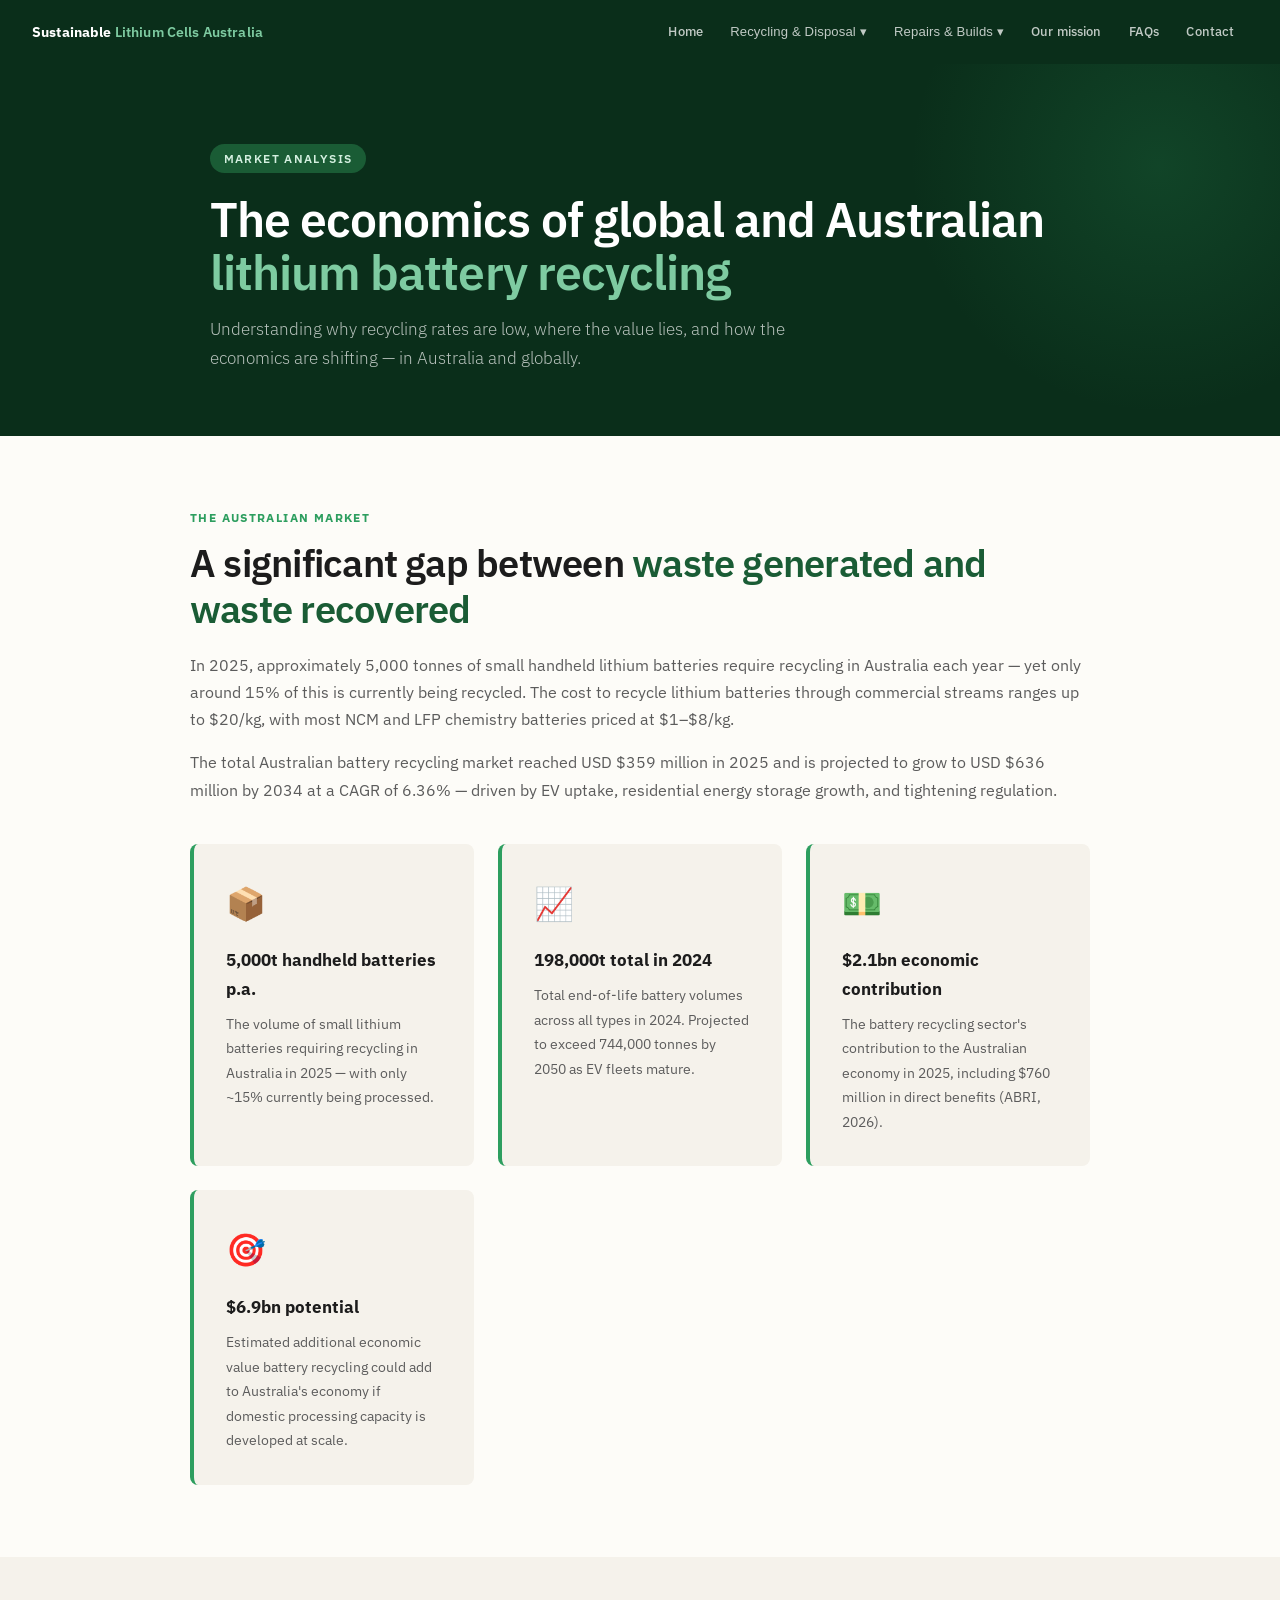
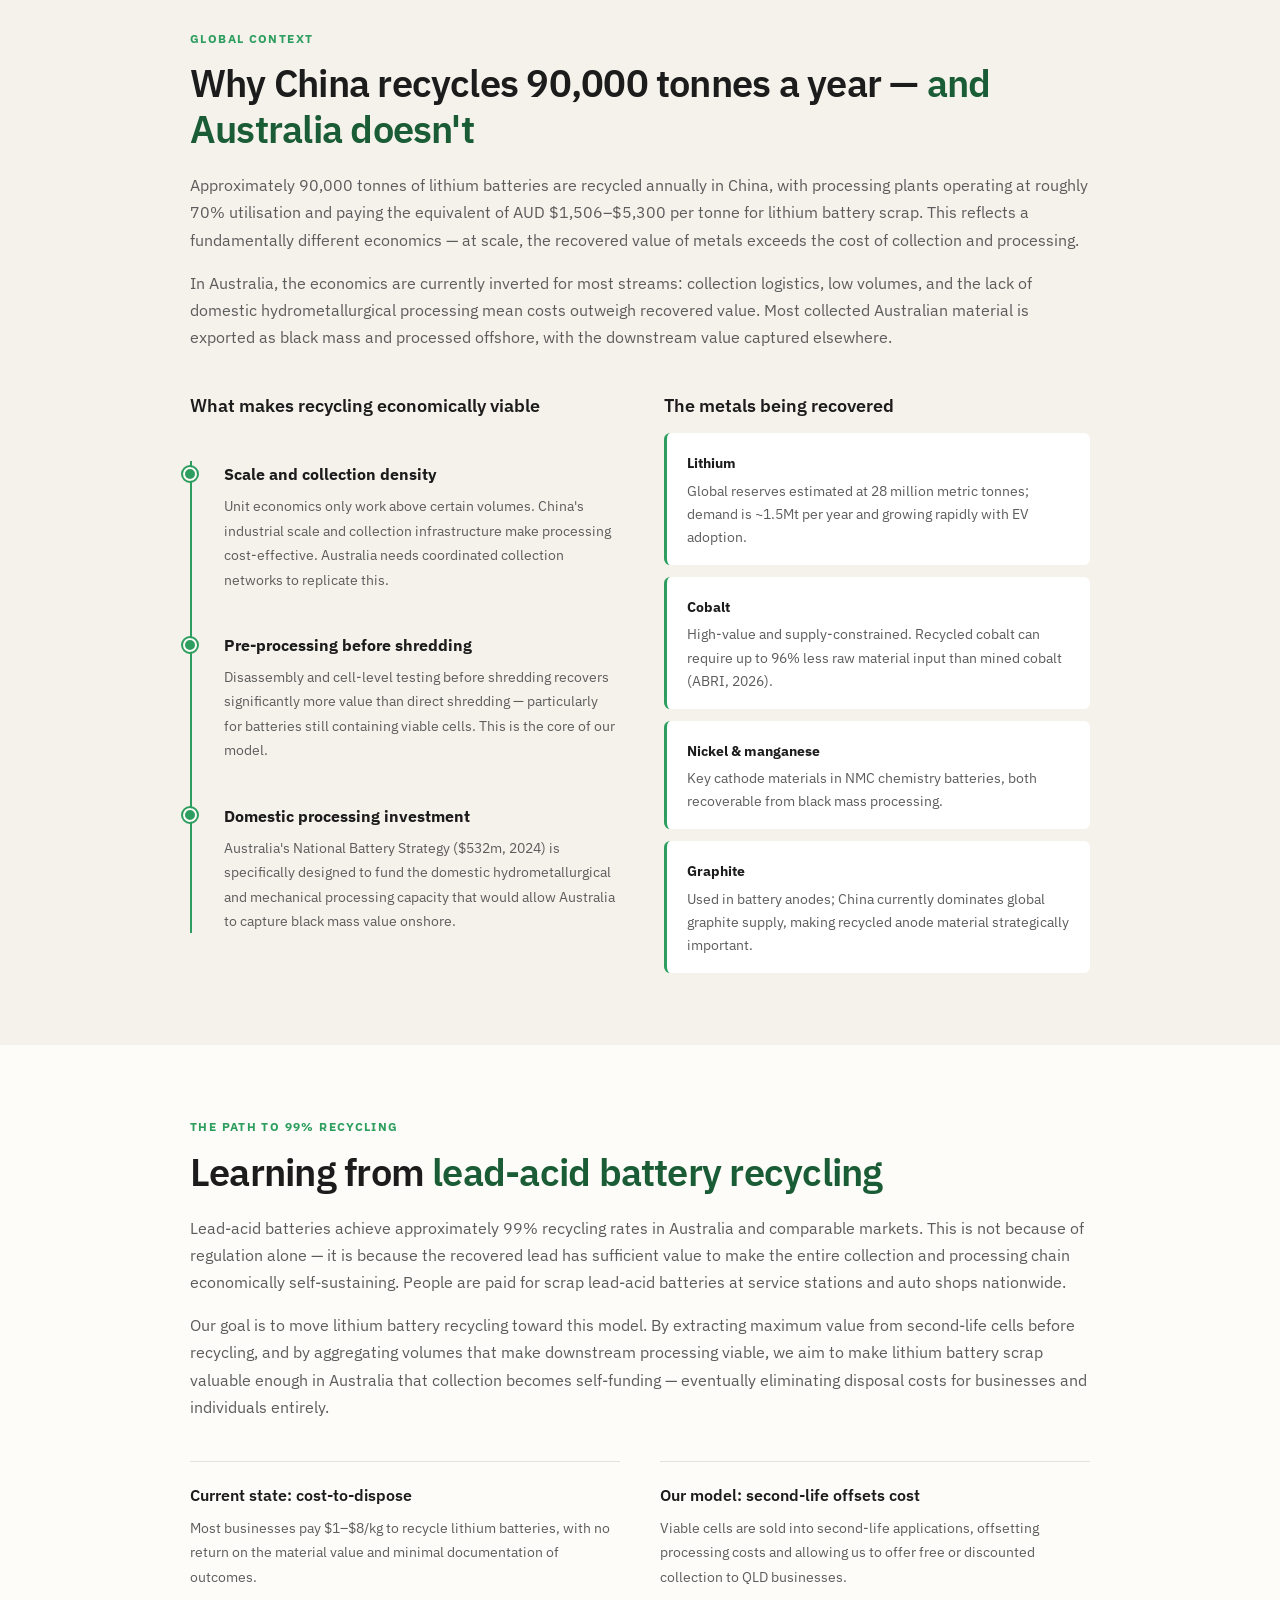
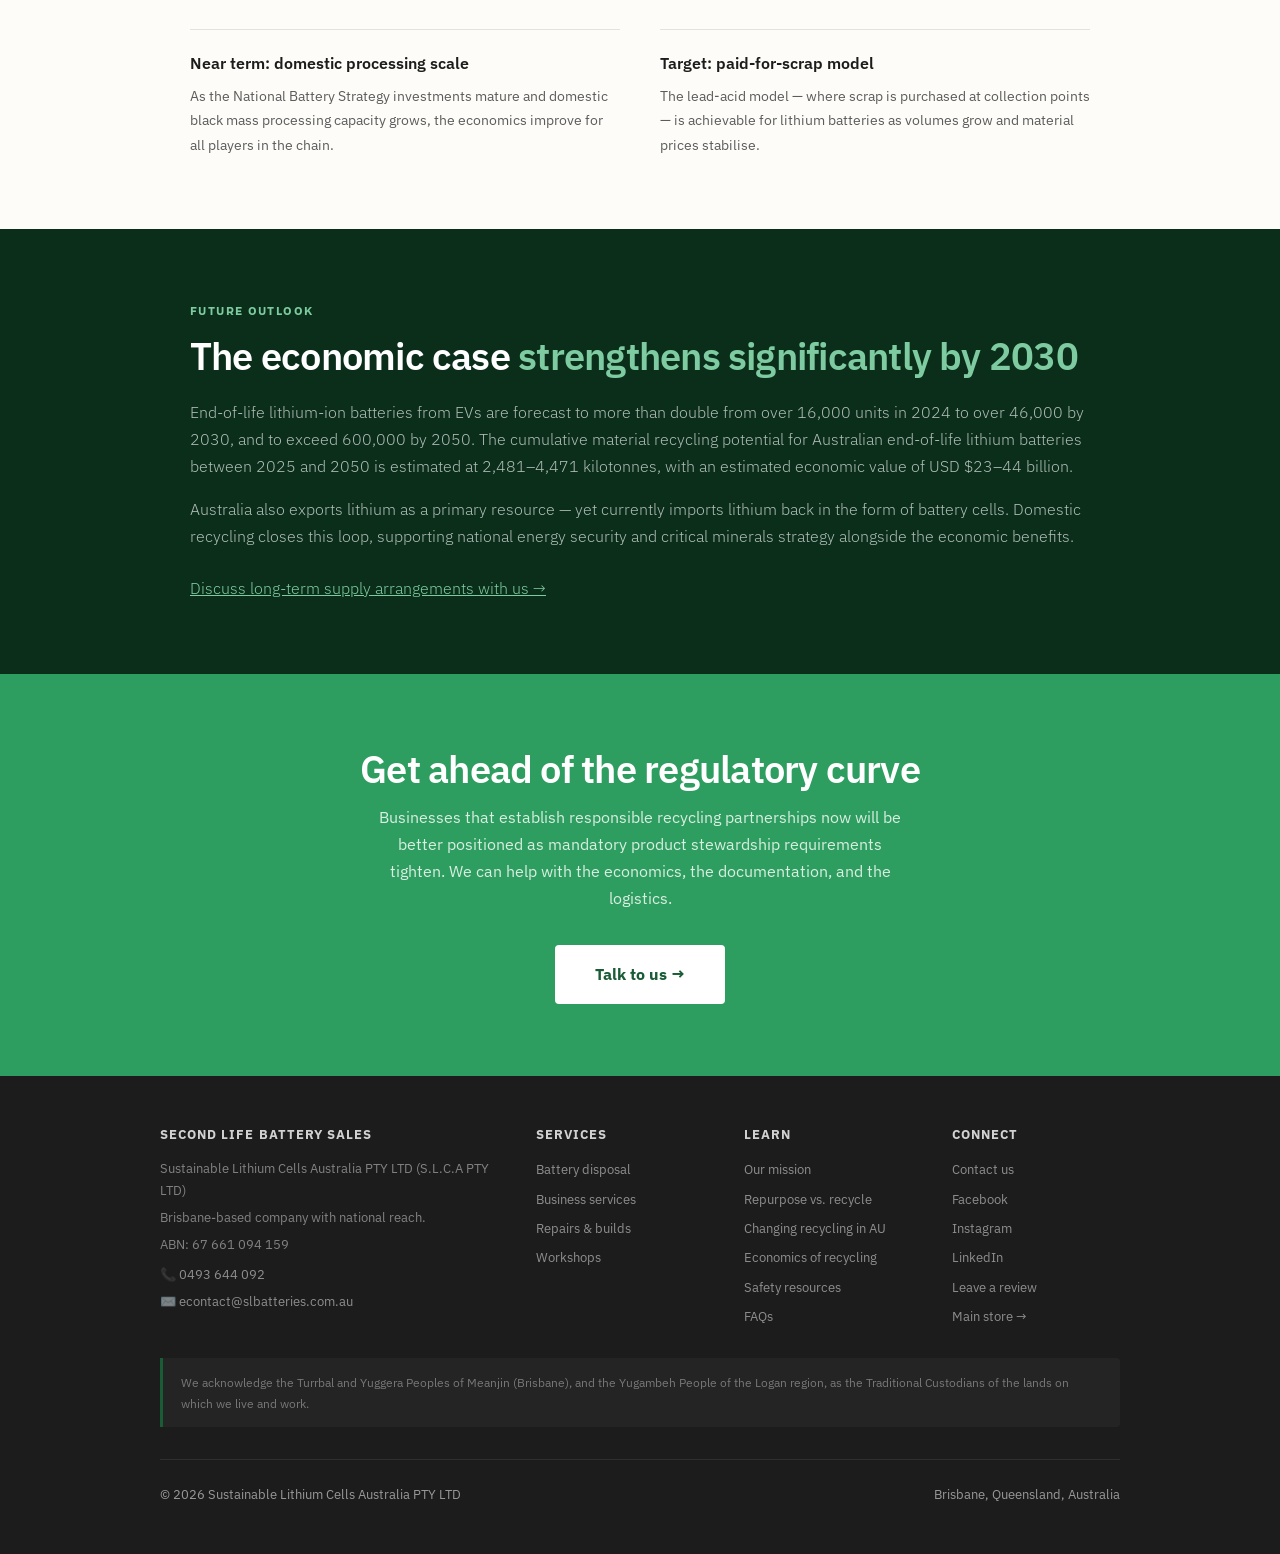
==== economics.html @ c6497ef3 "first commit" ====
<!DOCTYPE html>
<html lang="en">
<head>
<meta charset="UTF-8">
<meta name="viewport" content="width=device-width, initial-scale=1.0">
<title>Economics of Battery Recycling — Sustainable Lithium Cells Australia</title>
<link rel="preconnect" href="https://fonts.googleapis.com">
<link href="https://fonts.googleapis.com/css2?family=IBM+Plex+Sans:ital,wght@0,300;0,400;0,500;0,600;0,700;1,400&display=swap" rel="stylesheet">
<link rel="stylesheet" href="style.css">
</head>
<body>
<nav id="site-nav"></nav>

<div class="page-hero">
  <div class="page-hero-inner">
    <span class="eyebrow">Market analysis</span>
    <h1>The economics of global and Australian <em>lithium battery recycling</em></h1>
    <p>Understanding why recycling rates are low, where the value lies, and how the economics are shifting — in Australia and globally.</p>
  </div>
</div>

<section>
  <div class="section-inner">
    <span class="section-tag">The Australian market</span>
    <h2>A significant gap between <em>waste generated and waste recovered</em></h2>
    <p>In 2025, approximately 5,000 tonnes of small handheld lithium batteries require recycling in Australia each year — yet only around 15% of this is currently being recycled. The cost to recycle lithium batteries through commercial streams ranges up to $20/kg, with most NCM and LFP chemistry batteries priced at $1–$8/kg.</p>
    <p>The total Australian battery recycling market reached USD $359 million in 2025 and is projected to grow to USD $636 million by 2034 at a CAGR of 6.36% — driven by EV uptake, residential energy storage growth, and tightening regulation.</p>

    <div class="card-grid" style="margin-top:2.5rem">
      <div class="card">
        <span class="card-icon">📦</span>
        <h3>5,000t handheld batteries p.a.</h3>
        <p>The volume of small lithium batteries requiring recycling in Australia in 2025 — with only ~15% currently being processed.</p>
      </div>
      <div class="card">
        <span class="card-icon">📈</span>
        <h3>198,000t total in 2024</h3>
        <p>Total end-of-life battery volumes across all types in 2024. Projected to exceed 744,000 tonnes by 2050 as EV fleets mature.</p>
      </div>
      <div class="card">
        <span class="card-icon">💵</span>
        <h3>$2.1bn economic contribution</h3>
        <p>The battery recycling sector's contribution to the Australian economy in 2025, including $760 million in direct benefits (ABRI, 2026).</p>
      </div>
      <div class="card">
        <span class="card-icon">🎯</span>
        <h3>$6.9bn potential</h3>
        <p>Estimated additional economic value battery recycling could add to Australia's economy if domestic processing capacity is developed at scale.</p>
      </div>
    </div>
  </div>
</section>

<section class="cream-section">
  <div class="section-inner">
    <span class="section-tag">Global context</span>
    <h2>Why China recycles 90,000 tonnes a year — <em>and Australia doesn't</em></h2>
    <p>Approximately 90,000 tonnes of lithium batteries are recycled annually in China, with processing plants operating at roughly 70% utilisation and paying the equivalent of AUD $1,506–$5,300 per tonne for lithium battery scrap. This reflects a fundamentally different economics — at scale, the recovered value of metals exceeds the cost of collection and processing.</p>
    <p>In Australia, the economics are currently inverted for most streams: collection logistics, low volumes, and the lack of domestic hydrometallurgical processing mean costs outweigh recovered value. Most collected Australian material is exported as black mass and processed offshore, with the downstream value captured elsewhere.</p>

    <div class="two-col" style="margin-top:2.5rem">
      <div>
        <h3 style="font-family:var(--font-display);font-size:1.1rem;font-weight:600;margin-bottom:0.75rem;color:var(--charcoal)">What makes recycling economically viable</h3>
        <div class="timeline" style="border-left-color:var(--green-bright)">
          <div class="timeline-step on-white">
            <h4>Scale and collection density</h4>
            <p>Unit economics only work above certain volumes. China's industrial scale and collection infrastructure make processing cost-effective. Australia needs coordinated collection networks to replicate this.</p>
          </div>
          <div class="timeline-step on-white">
            <h4>Pre-processing before shredding</h4>
            <p>Disassembly and cell-level testing before shredding recovers significantly more value than direct shredding — particularly for batteries still containing viable cells. This is the core of our model.</p>
          </div>
          <div class="timeline-step on-white">
            <h4>Domestic processing investment</h4>
            <p>Australia's National Battery Strategy ($532m, 2024) is specifically designed to fund the domestic hydrometallurgical and mechanical processing capacity that would allow Australia to capture black mass value onshore.</p>
          </div>
        </div>
      </div>
      <div>
        <h3 style="font-family:var(--font-display);font-size:1.1rem;font-weight:600;margin-bottom:0.75rem;color:var(--charcoal)">The metals being recovered</h3>
        <div style="display:flex;flex-direction:column;gap:0.75rem;margin-top:0.25rem">
          <div style="background:white;border-radius:0.4rem;padding:1rem 1.25rem;border-left:3px solid var(--green-bright)">
            <strong style="color:var(--charcoal);font-size:0.9rem">Lithium</strong>
            <p style="font-size:0.85rem;margin:0.2rem 0 0">Global reserves estimated at 28 million metric tonnes; demand is ~1.5Mt per year and growing rapidly with EV adoption.</p>
          </div>
          <div style="background:white;border-radius:0.4rem;padding:1rem 1.25rem;border-left:3px solid var(--green-bright)">
            <strong style="color:var(--charcoal);font-size:0.9rem">Cobalt</strong>
            <p style="font-size:0.85rem;margin:0.2rem 0 0">High-value and supply-constrained. Recycled cobalt can require up to 96% less raw material input than mined cobalt (ABRI, 2026).</p>
          </div>
          <div style="background:white;border-radius:0.4rem;padding:1rem 1.25rem;border-left:3px solid var(--green-bright)">
            <strong style="color:var(--charcoal);font-size:0.9rem">Nickel &amp; manganese</strong>
            <p style="font-size:0.85rem;margin:0.2rem 0 0">Key cathode materials in NMC chemistry batteries, both recoverable from black mass processing.</p>
          </div>
          <div style="background:white;border-radius:0.4rem;padding:1rem 1.25rem;border-left:3px solid var(--green-bright)">
            <strong style="color:var(--charcoal);font-size:0.9rem">Graphite</strong>
            <p style="font-size:0.85rem;margin:0.2rem 0 0">Used in battery anodes; China currently dominates global graphite supply, making recycled anode material strategically important.</p>
          </div>
        </div>
      </div>
    </div>
  </div>
</section>

<section>
  <div class="section-inner">
    <span class="section-tag">The path to 99% recycling</span>
    <h2>Learning from <em>lead-acid battery recycling</em></h2>
    <p>Lead-acid batteries achieve approximately 99% recycling rates in Australia and comparable markets. This is not because of regulation alone — it is because the recovered lead has sufficient value to make the entire collection and processing chain economically self-sustaining. People are paid for scrap lead-acid batteries at service stations and auto shops nationwide.</p>
    <p>Our goal is to move lithium battery recycling toward this model. By extracting maximum value from second-life cells before recycling, and by aggregating volumes that make downstream processing viable, we aim to make lithium battery scrap valuable enough in Australia that collection becomes self-funding — eventually eliminating disposal costs for businesses and individuals entirely.</p>

    <div class="dark-grid" style="margin-top:2.5rem">
      <div style="border-top:1px solid rgba(0,0,0,0.1);padding-top:1.25rem">
        <h4 style="font-family:var(--font-display);font-weight:600;color:var(--charcoal);margin-bottom:0.4rem">Current state: cost-to-dispose</h4>
        <p style="font-size:0.9rem">Most businesses pay $1–$8/kg to recycle lithium batteries, with no return on the material value and minimal documentation of outcomes.</p>
      </div>
      <div style="border-top:1px solid rgba(0,0,0,0.1);padding-top:1.25rem">
        <h4 style="font-family:var(--font-display);font-weight:600;color:var(--charcoal);margin-bottom:0.4rem">Our model: second-life offsets cost</h4>
        <p style="font-size:0.9rem">Viable cells are sold into second-life applications, offsetting processing costs and allowing us to offer free or discounted collection to QLD businesses.</p>
      </div>
      <div style="border-top:1px solid rgba(0,0,0,0.1);padding-top:1.25rem">
        <h4 style="font-family:var(--font-display);font-weight:600;color:var(--charcoal);margin-bottom:0.4rem">Near term: domestic processing scale</h4>
        <p style="font-size:0.9rem">As the National Battery Strategy investments mature and domestic black mass processing capacity grows, the economics improve for all players in the chain.</p>
      </div>
      <div style="border-top:1px solid rgba(0,0,0,0.1);padding-top:1.25rem">
        <h4 style="font-family:var(--font-display);font-weight:600;color:var(--charcoal);margin-bottom:0.4rem">Target: paid-for-scrap model</h4>
        <p style="font-size:0.9rem">The lead-acid model — where scrap is purchased at collection points — is achievable for lithium batteries as volumes grow and material prices stabilise.</p>
      </div>
    </div>
  </div>
</section>

<section class="dark-section">
  <div class="section-inner">
    <span class="section-tag">Future outlook</span>
    <h2>The economic case <em>strengthens significantly by 2030</em></h2>
    <p>End-of-life lithium-ion batteries from EVs are forecast to more than double from over 16,000 units in 2024 to over 46,000 by 2030, and to exceed 600,000 by 2050. The cumulative material recycling potential for Australian end-of-life lithium batteries between 2025 and 2050 is estimated at 2,481–4,471 kilotonnes, with an estimated economic value of USD $23–44 billion.</p>
    <p style="margin-top:1rem">Australia also exports lithium as a primary resource — yet currently imports lithium back in the form of battery cells. Domestic recycling closes this loop, supporting national energy security and critical minerals strategy alongside the economic benefits.</p>
    <p style="margin-top:1.5rem"><a href="contact.html" style="color:var(--green-light)">Discuss long-term supply arrangements with us →</a></p>
  </div>
</section>

<section class="cta-banner">
  <h2>Get ahead of the regulatory curve</h2>
  <p>Businesses that establish responsible recycling partnerships now will be better positioned as mandatory product stewardship requirements tighten. We can help with the economics, the documentation, and the logistics.</p>
  <a class="cta-btn" href="contact.html">Talk to us →</a>
</section>

<footer id="site-footer"></footer>
<script src="shared.js"></script>
</body>
</html>
---- style.css ----
*, *::before, *::after { box-sizing: border-box; margin: 0; padding: 0; }

:root {
  --green-deep: #0a2e1a;
  --green-mid: #1a5c35;
  --green-bright: #2d9e5f;
  --green-light: #7ecba1;
  --green-pale: #d4f0e0;
  --cream: #f5f2eb;
  --warm-white: #fdfcf8;
  --charcoal: #1c1c1c;
  --mid-gray: #5c5c5c;
  --font-display: 'IBM Plex Sans', sans-serif;
  --font-body: 'IBM Plex Sans', sans-serif;
}

html { scroll-behavior: smooth; }

body {
  font-family: var(--font-body);
  background: var(--warm-white);
  color: var(--charcoal);
  font-size: 16px;
  line-height: 1.7;
}

/* ─── NAV ─────────────────────────────────── */
nav {
  position: sticky; top: 0; z-index: 100;
  background: var(--green-deep);
  padding: 0 2rem;
  display: flex; align-items: center; justify-content: space-between;
  height: 64px;
}
.nav-logo {
  font-family: var(--font-display); font-weight: 600; font-size: 0.9rem;
  color: var(--green-light); letter-spacing: 0.01em; text-decoration: none; white-space: nowrap;
}
.nav-logo span { color: #fff; font-weight: 700; }
.nav-links { list-style: none; display: flex; gap: 0; flex-wrap: nowrap; }
.nav-links li { position: relative; }
.nav-links > li > a, .nav-links > li > button {
  display: block; padding: 0 0.85rem; height: 64px; line-height: 64px;
  text-decoration: none; color: rgba(255,255,255,0.75);
  font-size: 0.82rem; font-weight: 500; letter-spacing: 0.01em;
  background: none; border: none; cursor: pointer;
  transition: color 0.2s, background 0.2s; white-space: nowrap;
}
.nav-links > li > a:hover, .nav-links > li > button:hover,
.nav-links > li > a.active { color: var(--green-light); background: rgba(255,255,255,0.04); }
.nav-links > li > a.active { border-bottom: 2px solid var(--green-bright); }

/* Dropdown */
.has-dropdown { position: relative; }
.dropdown {
  display: none; position: absolute; top: 64px; left: 0;
  background: var(--green-deep); border-top: 2px solid var(--green-bright);
  min-width: 220px; z-index: 200;
  box-shadow: 0 8px 24px rgba(0,0,0,0.35);
}
.has-dropdown:hover .dropdown, .has-dropdown:focus-within .dropdown { display: block; }
.dropdown a {
  display: block; padding: 0.65rem 1.1rem;
  color: rgba(255,255,255,0.7); text-decoration: none;
  font-size: 0.82rem; transition: background 0.15s, color 0.15s;
}
.dropdown a:hover { background: rgba(255,255,255,0.07); color: var(--green-light); }

/* ─── PAGE HERO ──────────────────────────── */
.page-hero {
  background: var(--green-deep); color: white;
  padding: 5rem 2rem 4rem; position: relative; overflow: hidden;
}
.page-hero::before {
  content: ''; position: absolute; top: -40%; right: -10%;
  width: 500px; height: 500px;
  background: radial-gradient(circle, rgba(45,158,95,0.2) 0%, transparent 70%);
  pointer-events: none;
}
.page-hero-inner { max-width: 860px; margin: 0 auto; position: relative; }
.eyebrow {
  display: inline-block; background: var(--green-mid); color: var(--green-pale);
  font-size: 0.72rem; font-weight: 600; letter-spacing: 0.12em; text-transform: uppercase;
  padding: 0.3rem 0.85rem; border-radius: 2rem; margin-bottom: 1.25rem;
}
.page-hero h1 {
  font-family: var(--font-display); font-size: clamp(2rem, 4vw, 3rem); font-weight: 600;
  line-height: 1.1; letter-spacing: -0.02em; margin-bottom: 1rem;
}
.page-hero h1 em { font-style: normal; color: var(--green-light); }
.page-hero p { font-size: 1.05rem; color: rgba(255,255,255,0.7); max-width: 580px; font-weight: 300; }

/* ─── HERO (home only) ────────────────────── */
.hero {
  background: var(--green-deep); color: white;
  padding: 7rem 2rem 5rem; position: relative; overflow: hidden;
}
.hero::before {
  content: ''; position: absolute; top: -40%; right: -10%;
  width: 600px; height: 600px;
  background: radial-gradient(circle, rgba(45,158,95,0.25) 0%, transparent 70%);
  pointer-events: none;
}
.hero-inner { max-width: 860px; margin: 0 auto; position: relative; }
.hero h1 {
  font-family: var(--font-display); font-size: clamp(2.4rem, 5vw, 3.8rem); font-weight: 600;
  line-height: 1.1; letter-spacing: -0.02em; margin-bottom: 1.5rem; max-width: 700px;
}
.hero h1 em { font-style: normal; color: var(--green-light); }
.hero p { font-size: 1.15rem; color: rgba(255,255,255,0.72); max-width: 580px; margin-bottom: 2.5rem; font-weight: 300; }
.hero-actions { display: flex; gap: 1rem; flex-wrap: wrap; }

/* ─── BUTTONS ─────────────────────────────── */
.btn-primary {
  background: var(--green-bright); color: white; text-decoration: none;
  padding: 0.85rem 2rem; border-radius: 0.25rem; font-weight: 600; font-size: 0.95rem;
  transition: background 0.2s, transform 0.15s; display: inline-block;
}
.btn-primary:hover { background: #269655; transform: translateY(-1px); }
.btn-secondary {
  border: 1.5px solid rgba(255,255,255,0.3); color: rgba(255,255,255,0.85);
  text-decoration: none; padding: 0.85rem 2rem; border-radius: 0.25rem;
  font-weight: 500; font-size: 0.95rem;
  transition: border-color 0.2s, color 0.2s; display: inline-block;
}
.btn-secondary:hover { border-color: var(--green-light); color: var(--green-light); }
.btn-green {
  background: var(--green-bright); color: white; text-decoration: none;
  padding: 0.85rem 2rem; border-radius: 0.25rem; font-weight: 600; font-size: 0.95rem;
  transition: background 0.2s; display: inline-block;
}
.btn-green:hover { background: #269655; }

/* ─── STAT STRIP ─────────────────────────── */
.stat-strip {
  background: var(--green-mid); padding: 2.5rem 2rem;
  display: flex; justify-content: center; gap: 4rem; flex-wrap: wrap;
}
.stat { text-align: center; color: white; }
.stat-num {
  font-family: var(--font-display); font-size: 2.4rem; font-weight: 600;
  color: var(--green-pale); line-height: 1; display: block;
}
.stat-label { font-size: 0.85rem; color: rgba(255,255,255,0.65); margin-top: 0.3rem; font-weight: 300; }

/* ─── SECTIONS ───────────────────────────── */
section { padding: 4.5rem 2rem; }
.section-inner { max-width: 900px; margin: 0 auto; }
.section-tag {
  font-size: 0.72rem; font-weight: 700; letter-spacing: 0.12em; text-transform: uppercase;
  color: var(--green-bright); margin-bottom: 0.75rem; display: block;
}
h2 {
  font-family: var(--font-display); font-size: clamp(1.6rem, 3vw, 2.4rem);
  font-weight: 600; letter-spacing: -0.02em; line-height: 1.2;
  margin-bottom: 1.25rem; color: var(--charcoal);
}
h2 em { font-style: normal; color: var(--green-mid); }
p { color: var(--mid-gray); margin-bottom: 1rem; }
p:last-child { margin-bottom: 0; }

/* ─── CARD GRID ──────────────────────────── */
.card-grid {
  display: grid; grid-template-columns: repeat(auto-fit, minmax(260px, 1fr));
  gap: 1.5rem; margin-top: 2.5rem;
}
.card {
  background: var(--cream); border-radius: 0.5rem;
  padding: 2rem; border-left: 4px solid var(--green-bright);
}
.card-icon { font-size: 2rem; margin-bottom: 1rem; display: block; }
.card h3 {
  font-family: var(--font-display); font-size: 1.05rem; font-weight: 700;
  margin-bottom: 0.55rem; color: var(--charcoal);
}
.card p { font-size: 0.9rem; color: var(--mid-gray); margin: 0; }

/* ─── DARK SECTION ───────────────────────── */
.dark-section { background: var(--green-deep); }
.dark-section h2 { color: white; }
.dark-section h2 em { color: var(--green-light); }
.dark-section .section-tag { color: var(--green-light); }
.dark-section p { color: rgba(255,255,255,0.68); font-weight: 300; }
.dark-grid {
  display: grid; grid-template-columns: 1fr 1fr; gap: 2.5rem; margin-top: 3rem;
}
@media (max-width: 640px) { .dark-grid { grid-template-columns: 1fr; } }
.dark-point { border-top: 1px solid rgba(255,255,255,0.12); padding-top: 1.25rem; }
.dark-point h4 {
  font-family: var(--font-display); font-size: 1rem; font-weight: 700;
  color: var(--green-pale); margin-bottom: 0.5rem;
}
.dark-point p { color: rgba(255,255,255,0.6); font-size: 0.9rem; margin: 0; }

/* ─── CREAM SECTION ──────────────────────── */
.cream-section { background: var(--cream); }

/* ─── TIMELINE ───────────────────────────── */
.timeline {
  margin-top: 2.5rem;
  border-left: 2px solid var(--green-bright);
  padding-left: 2rem;
}
.timeline-step { position: relative; padding-bottom: 2.5rem; }
.timeline-step::before {
  content: ''; position: absolute; left: -2.5625rem; top: 0.35rem;
  width: 14px; height: 14px; background: var(--green-bright);
  border-radius: 50%; border: 2px solid var(--cream);
  outline: 2px solid var(--green-bright);
}
.timeline-step.on-white::before { border-color: var(--warm-white); }
.timeline-step:last-child { padding-bottom: 0; }
.timeline-step h4 {
  font-family: var(--font-display); font-weight: 700; font-size: 1rem;
  color: var(--charcoal); margin-bottom: 0.35rem;
}
.timeline-step p { font-size: 0.9rem; margin: 0; }

/* ─── FAQ ────────────────────────────────── */
.faq-list { margin-top: 2.5rem; display: flex; flex-direction: column; gap: 0; }
details {
  border-top: 1px solid rgba(0,0,0,0.1);
  padding: 0;
}
details:last-child { border-bottom: 1px solid rgba(0,0,0,0.1); }
summary {
  cursor: pointer; padding: 1.1rem 0; list-style: none;
  display: flex; justify-content: space-between; align-items: center;
  font-family: var(--font-display); font-weight: 700; font-size: 0.98rem; color: var(--charcoal);
}
summary::-webkit-details-marker { display: none; }
summary::after {
  content: '+'; font-size: 1.3rem; color: var(--green-bright); font-weight: 400;
  transition: transform 0.2s; flex-shrink: 0; margin-left: 1rem;
}
details[open] summary::after { content: '−'; }
.faq-answer { padding: 0 0 1.1rem; color: var(--mid-gray); font-size: 0.95rem; }
.faq-answer a { color: var(--green-mid); }

/* ─── TWO-COL PROSE ──────────────────────── */
.two-col { display: grid; grid-template-columns: 1fr 1fr; gap: 3rem; margin-top: 2rem; }
@media (max-width: 640px) { .two-col { grid-template-columns: 1fr; } }

/* ─── REPURPOSE TABLE ─────────────────────── */
.rp-grid { display: grid; grid-template-columns: 1fr 1fr; gap: 2rem; margin-top: 2rem; }
@media (max-width: 640px) { .rp-grid { grid-template-columns: 1fr; } }
.rp-card {
  border-radius: 0.5rem; padding: 1.75rem;
  border: 1.5px solid transparent;
}
.rp-card.good { background: #eafaf1; border-color: #2d9e5f; }
.rp-card.bad  { background: #fef4f4; border-color: #d9534f; }
.rp-card h3 {
  font-family: var(--font-display); font-size: 1.05rem; font-weight: 700;
  margin-bottom: 1rem;
}
.rp-card.good h3 { color: var(--green-mid); }
.rp-card.bad  h3 { color: #a83232; }
.rp-card ul { padding-left: 1.2rem; color: var(--mid-gray); font-size: 0.9rem; }
.rp-card ul li { margin-bottom: 0.4rem; }

/* ─── SAFETY LINKS ───────────────────────── */
.resource-list { margin-top: 2rem; display: flex; flex-direction: column; gap: 0.75rem; }
.resource-item {
  background: var(--cream); border-radius: 0.4rem; padding: 1rem 1.25rem;
  border-left: 3px solid var(--green-bright);
  display: flex; flex-direction: column; gap: 0.2rem;
}
.resource-item a {
  font-family: var(--font-display); font-weight: 700; font-size: 0.95rem;
  color: var(--green-mid); text-decoration: none;
}
.resource-item a:hover { text-decoration: underline; }
.resource-item span { font-size: 0.85rem; color: var(--mid-gray); }

/* ─── CONTACT ────────────────────────────── */
.contact-grid { display: grid; grid-template-columns: 1fr 1fr; gap: 3rem; margin-top: 2.5rem; }
@media (max-width: 640px) { .contact-grid { grid-template-columns: 1fr; } }
.contact-detail { display: flex; flex-direction: column; gap: 1.5rem; }
.contact-item h4 {
  font-family: var(--font-display); font-size: 0.85rem; font-weight: 700;
  letter-spacing: 0.06em; text-transform: uppercase; color: var(--green-mid); margin-bottom: 0.25rem;
}
.contact-item p, .contact-item a {
  font-size: 1rem; color: var(--charcoal); text-decoration: none;
}
.contact-item a:hover { color: var(--green-mid); }
.contact-form { background: var(--cream); border-radius: 0.5rem; padding: 2rem; }
.contact-form h3 {
  font-family: var(--font-display); font-weight: 700; margin-bottom: 1.25rem; color: var(--charcoal);
}
.form-group { margin-bottom: 1rem; }
label { display: block; font-size: 0.85rem; font-weight: 600; margin-bottom: 0.35rem; color: var(--charcoal); }
input[type=text], input[type=email], input[type=tel], textarea {
  width: 100%; padding: 0.65rem 0.85rem;
  border: 1px solid rgba(0,0,0,0.18); border-radius: 0.3rem;
  font-family: var(--font-body); font-size: 0.95rem; background: white;
  transition: border-color 0.2s;
}
input:focus, textarea:focus { outline: none; border-color: var(--green-bright); }
textarea { min-height: 100px; resize: vertical; }
.form-submit {
  background: var(--green-bright); color: white; border: none; cursor: pointer;
  padding: 0.85rem 2rem; border-radius: 0.25rem; font-weight: 600; font-size: 0.95rem;
  font-family: var(--font-body); transition: background 0.2s;
}
.form-submit:hover { background: #269655; }

/* ─── CTA BANNER ─────────────────────────── */
.cta-banner {
  background: var(--green-bright); text-align: center; padding: 4.5rem 2rem;
}
.cta-banner h2 { color: white; margin-bottom: 0.75rem; }
.cta-banner p { color: rgba(255,255,255,0.82); max-width: 540px; margin: 0 auto 2rem; }
.cta-btn {
  background: white; color: var(--green-mid); text-decoration: none;
  padding: 1rem 2.5rem; border-radius: 0.25rem; font-weight: 700; font-size: 1rem;
  display: inline-block; transition: transform 0.15s, box-shadow 0.15s;
}
.cta-btn:hover { transform: translateY(-2px); box-shadow: 0 6px 20px rgba(0,0,0,0.15); }

/* ─── FOOTER ─────────────────────────────── */
footer {
  background: var(--charcoal); color: rgba(255,255,255,0.55);
  padding: 3rem 2rem; font-size: 0.875rem;
}
.footer-inner {
  max-width: 960px; margin: 0 auto;
  display: grid; grid-template-columns: 2fr 1fr 1fr 1fr; gap: 2.5rem;
}
@media (max-width: 700px) { .footer-inner { grid-template-columns: 1fr 1fr; } }
@media (max-width: 420px) { .footer-inner { grid-template-columns: 1fr; } }
footer h4 {
  font-family: var(--font-display); font-size: 0.82rem; font-weight: 700;
  color: rgba(255,255,255,0.8); letter-spacing: 0.08em; text-transform: uppercase; margin-bottom: 0.75rem;
}
footer p { color: rgba(255,255,255,0.45); font-size: 0.82rem; line-height: 1.65; margin-bottom: 0.35rem; }
footer ul { list-style: none; }
footer ul li { margin-bottom: 0.35rem; }
footer ul a { color: rgba(255,255,255,0.5); text-decoration: none; font-size: 0.82rem; transition: color 0.2s; }
footer ul a:hover { color: var(--green-light); }
.footer-bottom {
  max-width: 960px; margin: 2rem auto 0; padding-top: 1.5rem;
  border-top: 1px solid rgba(255,255,255,0.08);
  display: flex; justify-content: space-between; flex-wrap: wrap; gap: 0.5rem;
  font-size: 0.8rem;
}
.acknowledgement {
  background: rgba(255,255,255,0.04); border-left: 3px solid var(--green-mid);
  padding: 0.85rem 1.1rem; margin-top: 1.5rem; border-radius: 0 0.25rem 0.25rem 0;
  max-width: 960px; margin-left: auto; margin-right: auto;
}
.acknowledgement p { font-size: 0.78rem; color: rgba(255,255,255,0.38); margin: 0; }

/* ─── HOME NAV CARDS ─────────────────────── */
.nav-cards {
  display: grid; grid-template-columns: repeat(auto-fit, minmax(200px, 1fr));
  gap: 1.25rem; margin-top: 2.5rem;
}
.nav-card {
  background: white; border: 1px solid rgba(0,0,0,0.08); border-radius: 0.5rem;
  padding: 1.5rem 1.25rem; text-decoration: none; transition: border-color 0.2s, transform 0.15s;
  display: block;
}
.nav-card:hover { border-color: var(--green-bright); transform: translateY(-2px); }
.nav-card-icon { font-size: 1.6rem; margin-bottom: 0.6rem; display: block; }
.nav-card h3 {
  font-family: var(--font-display); font-size: 0.95rem; font-weight: 700;
  color: var(--charcoal); margin-bottom: 0.35rem;
}
.nav-card p { font-size: 0.82rem; color: var(--mid-gray); margin: 0; }

/* ─── WORKSHOP CARD ──────────────────────── */
.workshop-types { display: grid; grid-template-columns: 1fr 1fr; gap: 1.5rem; margin-top: 2rem; }
@media (max-width: 560px) { .workshop-types { grid-template-columns: 1fr; } }
.wtype {
  background: white; border: 1px solid rgba(0,0,0,0.1); border-radius: 0.5rem;
  padding: 1.5rem;
}
.wtype h4 {
  font-family: var(--font-display); font-weight: 700; font-size: 0.95rem;
  color: var(--charcoal); margin-bottom: 0.5rem;
}
.wtype p { font-size: 0.88rem; margin: 0; }

@media (max-width: 600px) {
  .nav-links { display: none; }
  .nav-links.open { display: flex; flex-direction: column; position: absolute; top: 64px; left: 0; right: 0; background: var(--green-deep); z-index: 200; }
  .nav-links.open li { border-top: 1px solid rgba(255,255,255,0.06); }
  .nav-links.open > li > a, .nav-links.open > li > button { height: auto; line-height: 1; padding: 0.9rem 1.25rem; }
  .nav-hamburger { display: flex !important; }
}
.nav-hamburger {
  display: none; background: none; border: none; cursor: pointer;
  flex-direction: column; gap: 5px; padding: 4px;
}
.nav-hamburger span {
  display: block; width: 22px; height: 2px; background: rgba(255,255,255,0.8); border-radius: 2px;
}
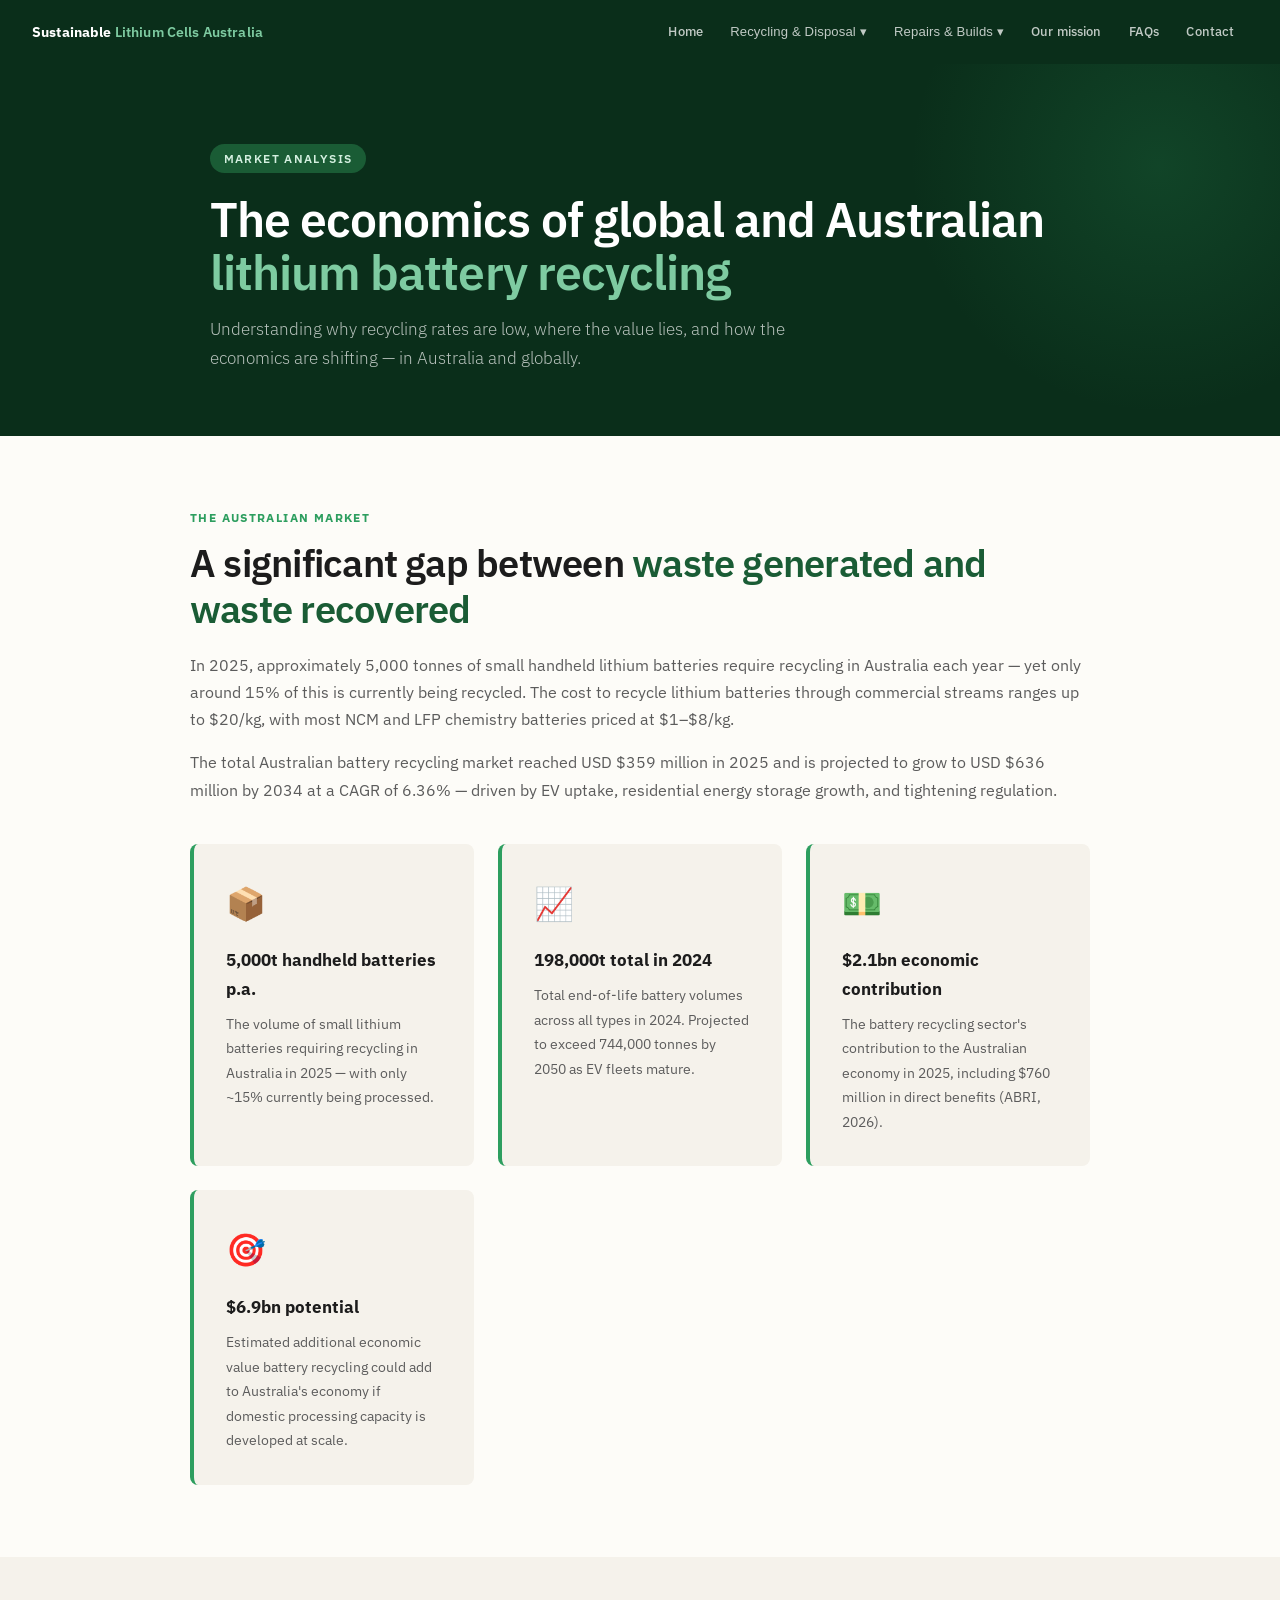
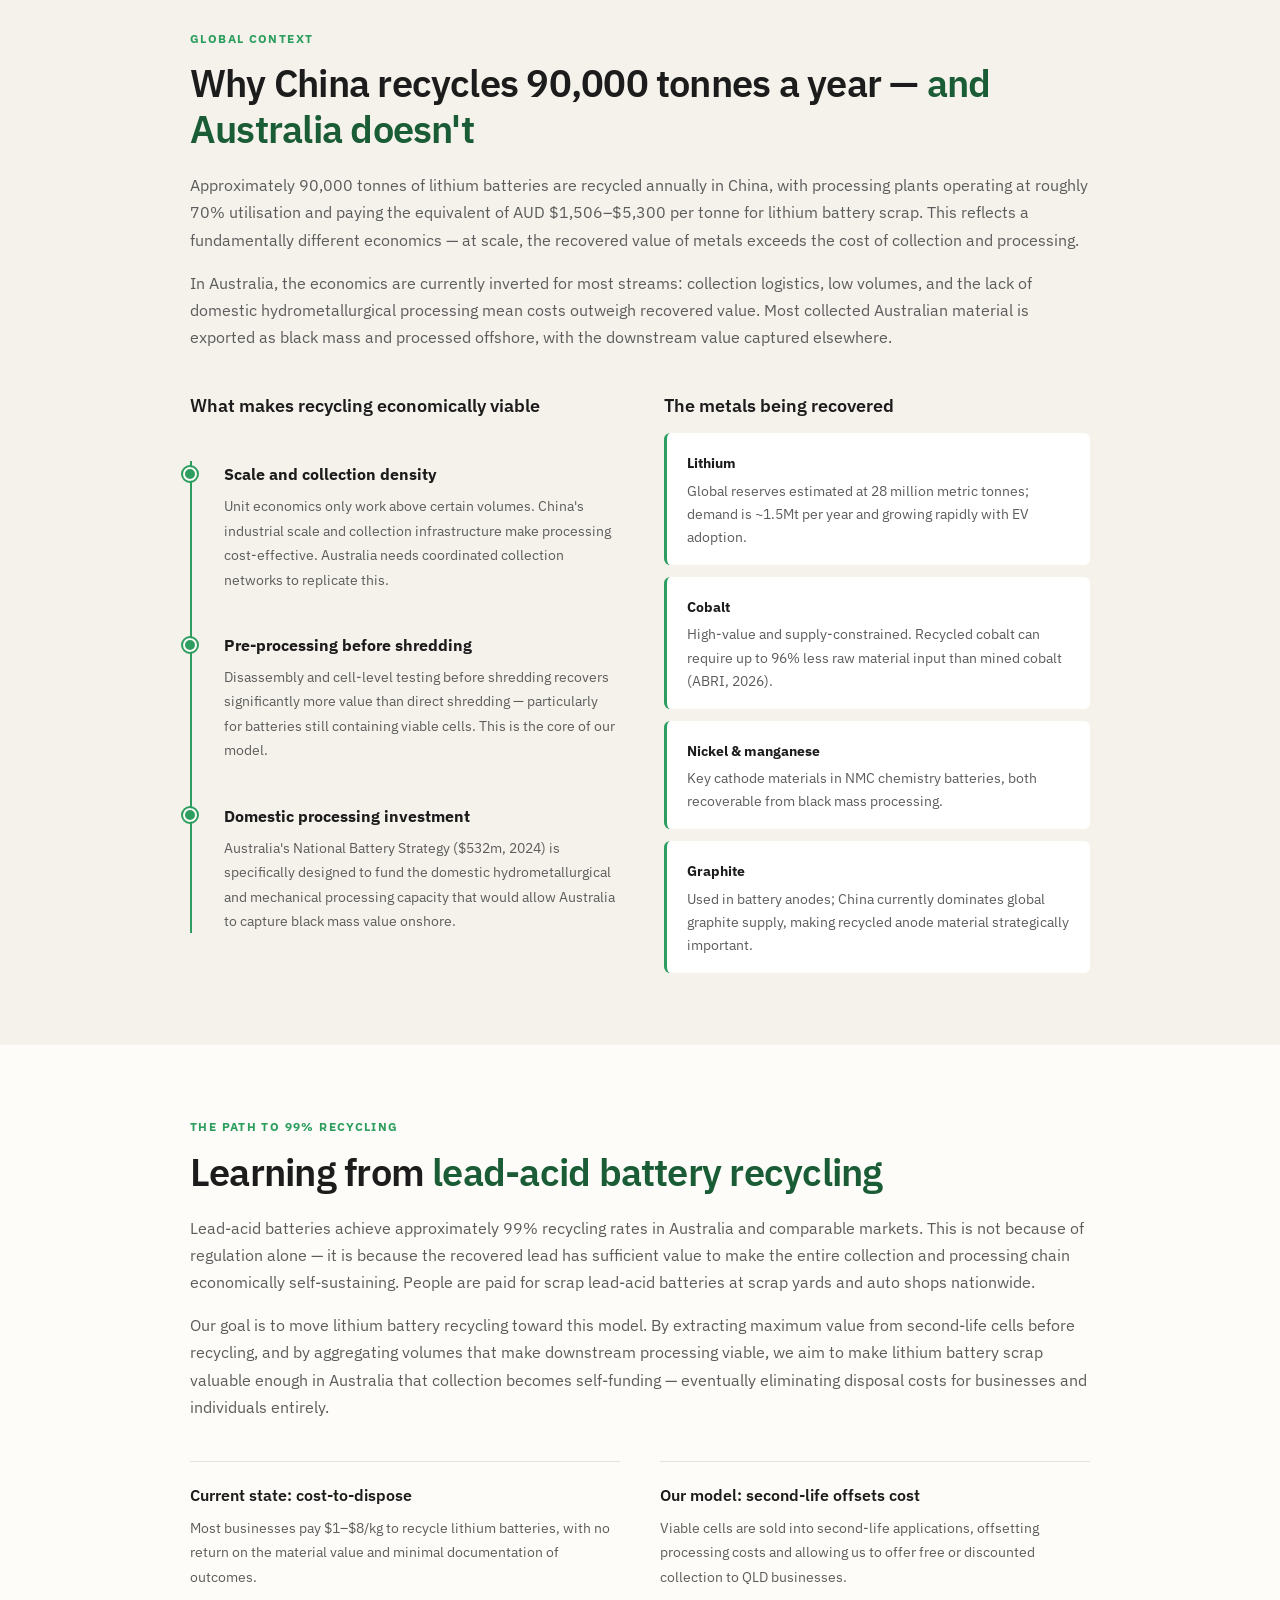
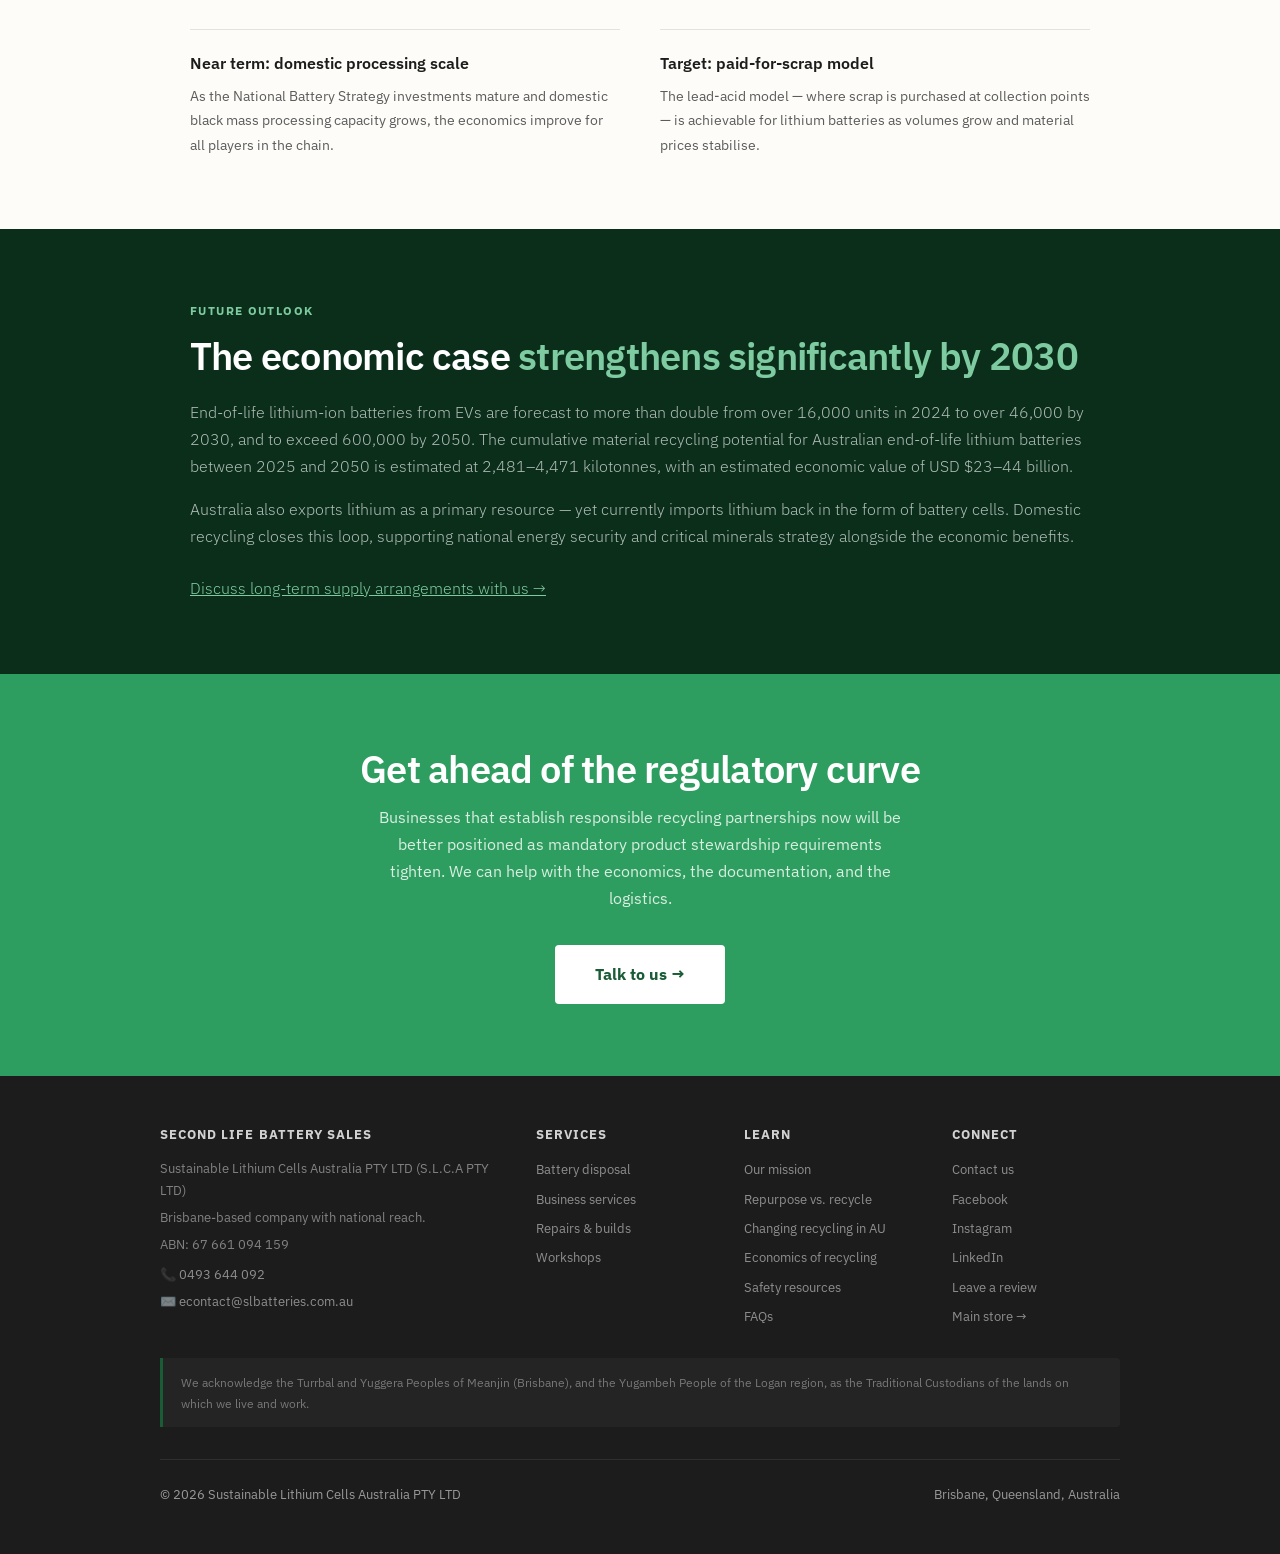
==== commit 20546939: "Update economics.html remove service statiosn from people who buy ULAB" ====
--- a/economics.html
+++ b/economics.html
@@ -105,7 +105,7 @@
   <div class="section-inner">
     <span class="section-tag">The path to 99% recycling</span>
     <h2>Learning from <em>lead-acid battery recycling</em></h2>
-    <p>Lead-acid batteries achieve approximately 99% recycling rates in Australia and comparable markets. This is not because of regulation alone — it is because the recovered lead has sufficient value to make the entire collection and processing chain economically self-sustaining. People are paid for scrap lead-acid batteries at service stations and auto shops nationwide.</p>
+    <p>Lead-acid batteries achieve approximately 99% recycling rates in Australia and comparable markets. This is not because of regulation alone — it is because the recovered lead has sufficient value to make the entire collection and processing chain economically self-sustaining. People are paid for scrap lead-acid batteries at scrap yards and auto shops nationwide.</p>
     <p>Our goal is to move lithium battery recycling toward this model. By extracting maximum value from second-life cells before recycling, and by aggregating volumes that make downstream processing viable, we aim to make lithium battery scrap valuable enough in Australia that collection becomes self-funding — eventually eliminating disposal costs for businesses and individuals entirely.</p>
 
     <div class="dark-grid" style="margin-top:2.5rem">
